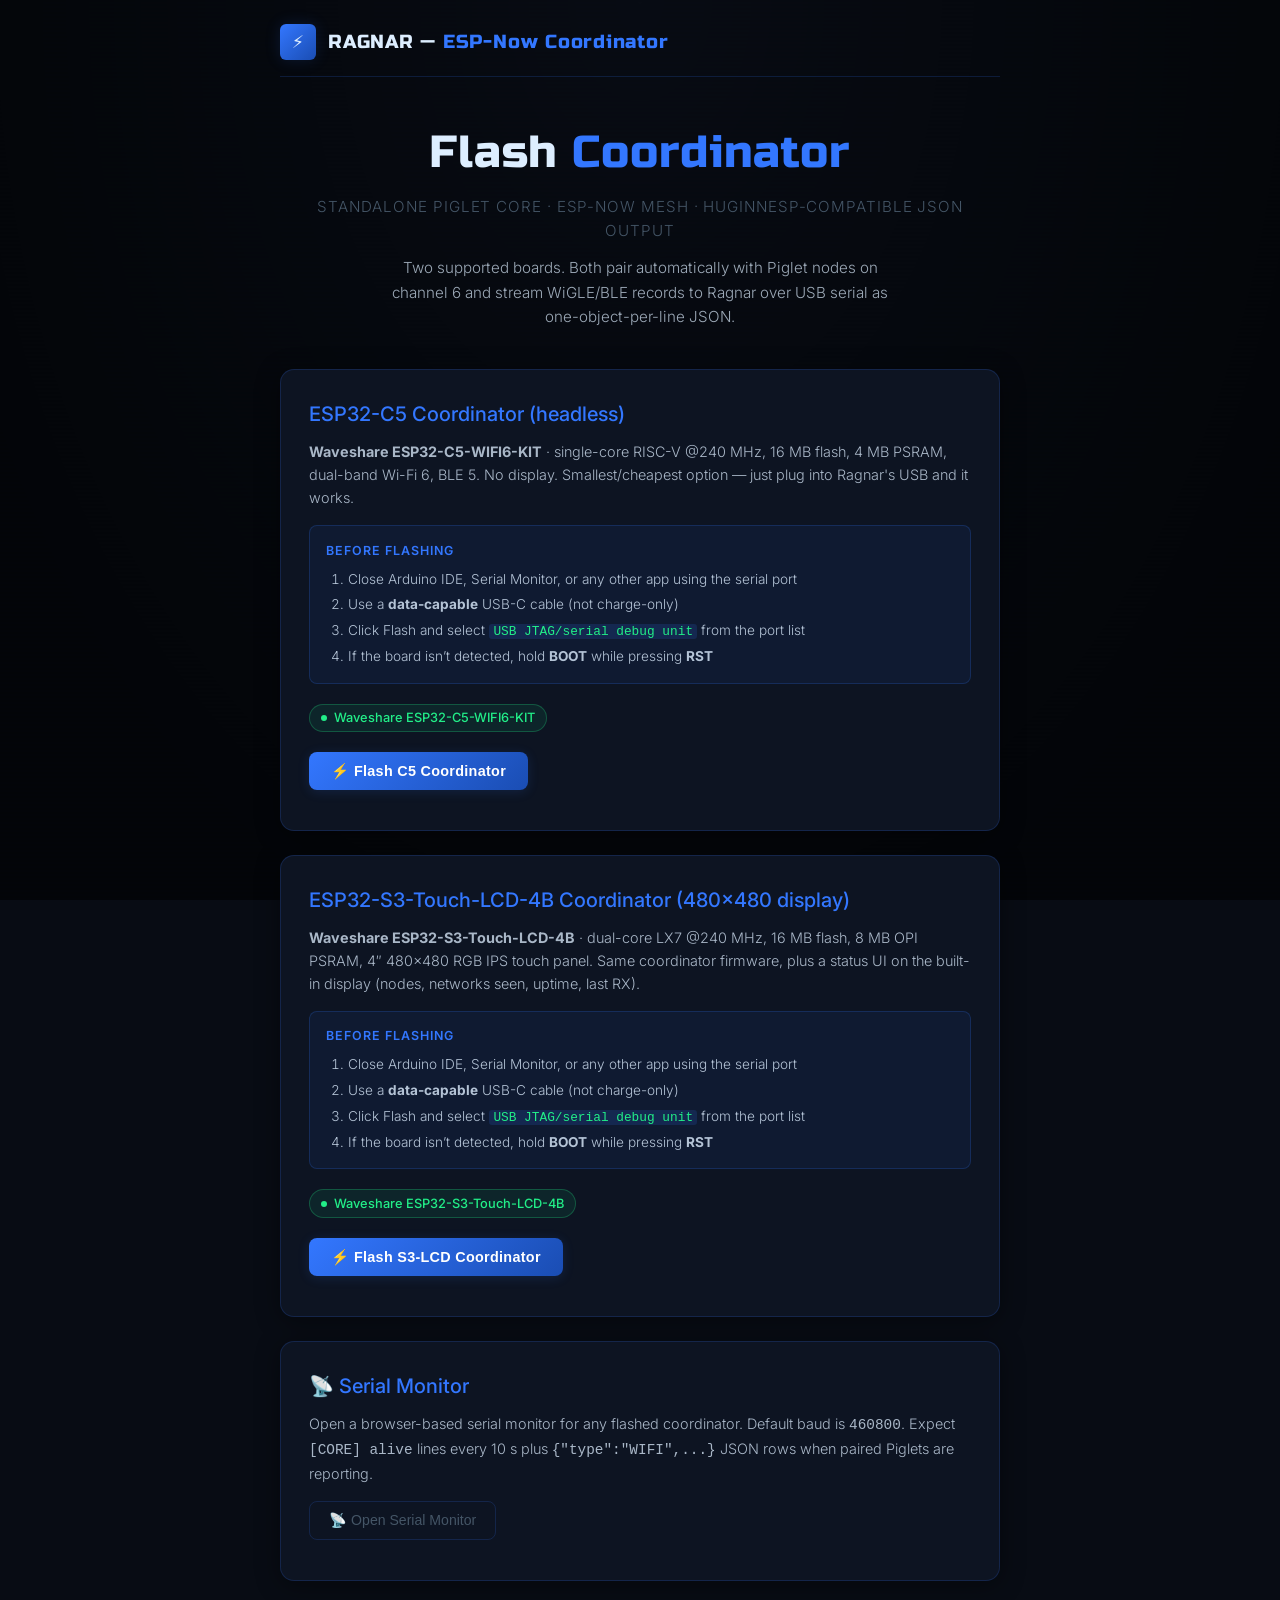
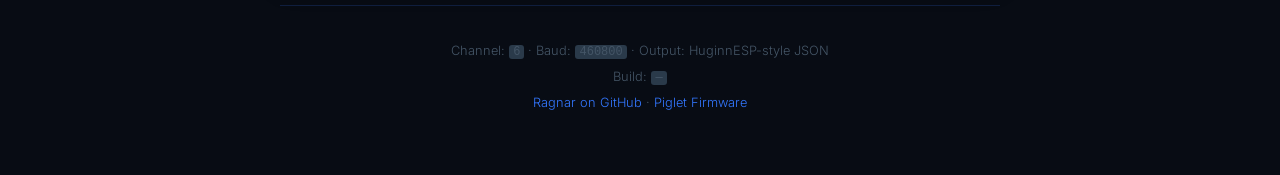
==== espnow_bridge_firmware/flasher/index.html @ 1868de47 "Ragnar Piglet Coordinator" ====
<!doctype html>
<html lang="en">
  <head>
    <meta charset="utf-8" />
    <meta name="viewport" content="width=device-width, initial-scale=1" />
    <title>Ragnar — Coordinator Flasher (C5 / S3-LCD)</title>
    <meta name="description" content="Flash the Ragnar ESP-Now Coordinator firmware to your ESP32-C5 (headless) or ESP32-S3-Touch-LCD-4B (with 480x480 display) directly from your browser." />
    <link rel="preconnect" href="https://fonts.googleapis.com" />
    <link rel="preconnect" href="https://fonts.gstatic.com" crossorigin />
    <link href="https://fonts.googleapis.com/css2?family=Russo+One&family=Inter:wght@300;400;500;600&display=swap" rel="stylesheet" />
    <link rel="stylesheet" href="css/style.css" />
  </head>
  <body>
    <div class="page">

      <!-- Header -->
      <header class="site-header">
        <div class="logo-mark">⚡</div>
        <span class="brand">RAGNAR &mdash; <span>ESP-Now Coordinator</span></span>
      </header>

      <!-- Hero -->
      <div class="hero-title">
        <h1>Flash <span>Coordinator</span></h1>
        <p class="tagline">Standalone Piglet Core &middot; ESP-Now mesh &middot; HuginnESP-compatible JSON output</p>
        <p class="desc">
          Two supported boards. Both pair automatically with Piglet nodes on channel&nbsp;6
          and stream WiGLE/BLE records to Ragnar over USB serial as one-object-per-line JSON.
        </p>
      </div>

      <!-- ───────── ESP32-C5 (headless) ───────── -->
      <section class="flash-panel" id="coordinator-c5">
        <h2>ESP32-C5 Coordinator (headless)</h2>
        <p>
          <strong>Waveshare ESP32-C5-WIFI6-KIT</strong> &middot; single-core RISC-V @240&nbsp;MHz,
          16&nbsp;MB flash, 4&nbsp;MB PSRAM, dual-band Wi-Fi 6, BLE 5. No display.
          Smallest/cheapest option &mdash; just plug into Ragnar's USB and it works.
        </p>

        <div class="prereq">
          <div class="prereq-title">Before flashing</div>
          <ol>
            <li>Close Arduino IDE, Serial Monitor, or any other app using the serial port</li>
            <li>Use a <strong>data-capable</strong> USB-C cable (not charge-only)</li>
            <li>Click Flash and select <code>USB JTAG/serial debug unit</code> from the port list</li>
            <li>If the board isn&rsquo;t detected, hold <strong>BOOT</strong> while pressing <strong>RST</strong></li>
          </ol>
        </div>

        <div class="chip-badges">
          <span class="chip-badge"><span class="dot"></span>Waveshare ESP32-C5-WIFI6-KIT</span>
        </div>

        <div class="flash-buttons">
          <button class="btn-flash" onclick="flashDevice('manifest-coordinator-c5.json')">
            ⚡ Flash C5 Coordinator
          </button>
        </div>
      </section>

      <!-- ───────── ESP32-S3-Touch-LCD-4B (display) ───────── -->
      <section class="flash-panel" id="coordinator-s3-lcd">
        <h2>ESP32-S3-Touch-LCD-4B Coordinator (480×480 display)</h2>
        <p>
          <strong>Waveshare ESP32-S3-Touch-LCD-4B</strong> &middot; dual-core LX7 @240&nbsp;MHz,
          16&nbsp;MB flash, 8&nbsp;MB OPI PSRAM, 4&Prime; 480×480 RGB IPS touch panel.
          Same coordinator firmware, plus a status UI on the built-in display
          (nodes, networks seen, uptime, last RX).
        </p>

        <div class="prereq">
          <div class="prereq-title">Before flashing</div>
          <ol>
            <li>Close Arduino IDE, Serial Monitor, or any other app using the serial port</li>
            <li>Use a <strong>data-capable</strong> USB-C cable (not charge-only)</li>
            <li>Click Flash and select <code>USB JTAG/serial debug unit</code> from the port list</li>
            <li>If the board isn&rsquo;t detected, hold <strong>BOOT</strong> while pressing <strong>RST</strong></li>
          </ol>
        </div>

        <div class="chip-badges">
          <span class="chip-badge"><span class="dot"></span>Waveshare ESP32-S3-Touch-LCD-4B</span>
        </div>

        <div class="flash-buttons">
          <button class="btn-flash" onclick="flashDevice('manifest-coordinator-s3-lcd.json')">
            ⚡ Flash S3-LCD Coordinator
          </button>
        </div>
      </section>

      <!-- Shared serial monitor button -->
      <section class="flash-panel" id="serial-tools">
        <h2>📡 Serial Monitor</h2>
        <p>
          Open a browser-based serial monitor for any flashed coordinator.
          Default baud is <code>460800</code>. Expect <code>[CORE]&nbsp;alive</code>
          lines every 10&nbsp;s plus <code>{"type":"WIFI",...}</code> JSON rows when
          paired Piglets are reporting.
        </p>
        <div class="flash-buttons">
          <button class="btn-logs" onclick="openLogs()">📡 Open Serial Monitor</button>
        </div>
      </section>

      <!-- Browser warning -->
      <div id="browserWarn" class="browser-warn">
        Web Serial is only available in Chromium-based browsers (Chrome, Edge, Opera) on desktop.
        Firefox and Safari are not supported.
      </div>

      <!-- Footer -->
      <footer class="footer">
        <div>Channel: <code>6</code> &middot; Baud: <code>460800</code> &middot; Output: HuginnESP-style JSON</div>
        <div>Build: <code id="build">&mdash;</code></div>
        <div>
          <a href="https://github.com/PierreGode/Ragnar" target="_blank" rel="noopener">Ragnar on GitHub</a>
          &middot;
          <a href="https://github.com/PierreGode/piglet" target="_blank" rel="noopener">Piglet Firmware</a>
        </div>
      </footer>

    </div>

    <!-- Serial monitor overlay -->
    <div id="serial-overlay" class="flash-overlay" hidden>
      <div class="flash-dialog serial-dialog">
        <h3>📡 Serial Monitor</h3>
        <div class="serial-baud">
          <label for="serial-baud-select">Baud:</label>
          <select id="serial-baud-select">
            <option value="9600">9600</option>
            <option value="38400">38400</option>
            <option value="57600">57600</option>
            <option value="115200">115200</option>
            <option value="230400">230400</option>
            <option value="460800" selected>460800</option>
            <option value="921600">921600</option>
          </select>
        </div>
        <pre id="serial-log" class="flash-log serial-log-area"></pre>
        <div class="serial-input-row">
          <input id="serial-input" type="text" placeholder="Send command…" autocomplete="off" />
          <button id="serial-send" class="btn-flash btn-small">Send</button>
        </div>
        <div class="serial-actions">
          <button id="serial-clear" class="btn-logs btn-small">Clear</button>
          <button id="serial-close" class="btn-logs btn-small">Disconnect</button>
        </div>
      </div>
    </div>

    <!-- Flash overlay -->
    <div id="flash-overlay" class="flash-overlay" hidden>
      <div class="flash-dialog">
        <h3>⚡ Flashing Coordinator</h3>
        <div class="flash-progress-track">
          <div id="flash-bar" class="flash-progress-fill"></div>
        </div>
        <p id="flash-pct" class="flash-pct"></p>
        <p id="flash-status" class="flash-status">Initializing…</p>
        <pre id="flash-log" class="flash-log"></pre>
        <div id="flash-confirm-row" class="flash-confirm-row" hidden>
          <button id="flash-confirm-yes" class="btn-flash">⚡ Flash Now</button>
          <button id="flash-confirm-no" class="btn-logs btn-small">Cancel</button>
        </div>
        <button id="flash-close" class="btn-flash" hidden>Close</button>
      </div>
    </div>

    <script type="module" src="js/flasher.js"></script>
  </body>
</html>
---- espnow_bridge_firmware/flasher/css/style.css ----
/* ===== Ragnar ESP32-C6 Coordinator — Web Flasher Style ===== */
:root {
  color-scheme: dark;
  --bg:          #080c14;
  --bg-dark:     #040710;
  --surface:     #0d1422;
  --border:      rgba(51, 119, 255, 0.18);
  --accent:      #3377ff;
  --accent-dim:  #1a4db3;
  --accent-glow: rgba(51, 119, 255, 0.15);
  --green:       #22ee88;
  --green-dim:   #16a35e;
  --purple:      #cc44ff;
  --yellow:      #ffcc22;
  --red:         #ff4444;
  --white:       #ddeeff;
  --grey:        #445566;
  --grey-dim:    #2a3a4a;
}

*, *::before, *::after { box-sizing: border-box; }
html, body { margin: 0; padding: 0; }

body {
  min-height: 100vh;
  background: var(--bg);
  color: var(--white);
  font-family: "Inter", system-ui, sans-serif;
  font-weight: 300;
  line-height: 1.6;
  display: flex;
  flex-direction: column;
  align-items: center;
  overflow-x: hidden;
}

/* subtle scanline / depth effect */
body::before {
  content: "";
  position: fixed;
  inset: 0;
  background:
    radial-gradient(ellipse at center top, transparent 0%, rgba(0,0,0,0.55) 80%),
    repeating-linear-gradient(
      0deg,
      transparent,
      transparent 2px,
      rgba(0,0,0,0.03) 2px,
      rgba(0,0,0,0.03) 4px
    );
  pointer-events: none;
  z-index: 1;
}

/* ── layout ── */
.page {
  position: relative;
  z-index: 2;
  width: 100%;
  max-width: 760px;
  margin: 0 auto;
  padding: 0 1.25rem 4rem;
}

/* ── header ── */
.site-header {
  display: flex;
  align-items: center;
  gap: 0.75rem;
  padding: 1.5rem 0 0;
  border-bottom: 1px solid var(--border);
  margin-bottom: 2.5rem;
  padding-bottom: 1rem;
}
.site-header .logo-mark {
  width: 36px;
  height: 36px;
  border-radius: 6px;
  background: linear-gradient(135deg, var(--accent) 0%, #1a4db3 100%);
  display: flex;
  align-items: center;
  justify-content: center;
  font-size: 1.1rem;
  flex-shrink: 0;
  box-shadow: 0 0 16px var(--accent-glow);
}
.site-header .brand {
  font-family: "Russo One", system-ui, sans-serif;
  font-size: 1.2rem;
  color: var(--white);
  letter-spacing: 0.04em;
}
.site-header .brand span {
  color: var(--accent);
}

/* ── hero title ── */
.hero-title {
  text-align: center;
  margin-bottom: 2.5rem;
}
.hero-title h1 {
  font-family: "Russo One", system-ui, sans-serif;
  font-weight: 400;
  font-size: clamp(1.8rem, 6vw, 2.8rem);
  margin: 0 0 0.4rem;
  color: var(--white);
  letter-spacing: 0.02em;
}
.hero-title h1 span { color: var(--accent); }
.hero-title .tagline {
  font-size: 0.95rem;
  color: var(--grey);
  margin: 0 0 0.8rem;
  letter-spacing: 0.06em;
  text-transform: uppercase;
}
.hero-title .desc {
  font-size: 0.95rem;
  color: rgba(221, 238, 255, 0.7);
  max-width: 520px;
  margin: 0 auto;
}

/* ── LCD preview badge ── */
.device-badge {
  display: flex;
  align-items: center;
  justify-content: center;
  gap: 2.5rem;
  margin: 0 auto 2.5rem;
  max-width: 520px;
  background: var(--surface);
  border: 1px solid var(--border);
  border-radius: 12px;
  padding: 1.25rem 1.5rem;
  box-shadow: 0 0 40px rgba(51,119,255,0.06);
}
.device-badge .lcd-preview {
  width: 64px;
  flex-shrink: 0;
  position: relative;
}
.device-badge .lcd-preview .lcd-screen {
  width: 64px;
  height: 108px;
  background: var(--bg-dark);
  border-radius: 6px;
  border: 2px solid var(--accent-dim);
  display: flex;
  flex-direction: column;
  align-items: center;
  justify-content: center;
  gap: 5px;
  padding: 6px 4px;
  box-shadow: 0 0 12px var(--accent-glow), inset 0 0 8px rgba(0,0,0,0.8);
}
.lcd-row { width: 100%; height: 5px; border-radius: 2px; }
.lcd-row.blue  { background: var(--accent); opacity: 0.9; }
.lcd-row.green { background: var(--green);  opacity: 0.85; }
.lcd-row.grey  { background: var(--grey);   opacity: 0.6; }
.lcd-row.short { width: 70%; }
.device-badge .device-info h3 {
  margin: 0 0 0.3rem;
  font-size: 1rem;
  color: var(--white);
}
.device-badge .device-info p {
  margin: 0;
  font-size: 0.82rem;
  color: var(--grey);
  line-height: 1.5;
}
.device-badge .device-info code {
  background: var(--grey-dim);
  border-radius: 3px;
  padding: 0 4px;
  font-size: 0.78rem;
  color: var(--accent);
}

/* ── flash panel ── */
.flash-panel {
  background: var(--surface);
  border: 1px solid var(--border);
  border-radius: 14px;
  padding: 1.75rem;
  margin-bottom: 1.5rem;
  box-shadow: 0 4px 24px rgba(0,0,0,0.4);
}
.flash-panel h2 {
  margin: 0 0 0.6rem;
  font-size: 1.25rem;
  color: var(--accent);
  font-weight: 500;
}
.flash-panel p {
  margin: 0 0 1rem;
  font-size: 0.9rem;
  color: rgba(221,238,255,0.75);
}

/* ── prerequisites ── */
.prereq {
  background: rgba(51,119,255,0.07);
  border: 1px solid rgba(51,119,255,0.2);
  border-radius: 8px;
  padding: 0.9rem 1rem;
  margin-bottom: 1.25rem;
}
.prereq-title {
  font-size: 0.78rem;
  text-transform: uppercase;
  letter-spacing: 0.08em;
  color: var(--accent);
  font-weight: 600;
  margin-bottom: 0.5rem;
}
.prereq ol {
  margin: 0;
  padding-left: 1.4rem;
  font-size: 0.85rem;
  color: rgba(221,238,255,0.8);
}
.prereq ol li { margin-bottom: 0.25rem; }
.prereq ol li:last-child { margin-bottom: 0; }
.prereq code {
  background: rgba(51,119,255,0.15);
  border-radius: 3px;
  padding: 0 4px;
  font-size: 0.8rem;
  color: var(--green);
}

/* ── chip badge ── */
.chip-badges {
  display: flex;
  flex-wrap: wrap;
  gap: 0.5rem;
  margin-bottom: 1.25rem;
}
.chip-badge {
  display: inline-flex;
  align-items: center;
  gap: 0.4rem;
  background: rgba(34,238,136,0.08);
  border: 1px solid rgba(34,238,136,0.25);
  border-radius: 20px;
  padding: 0.2rem 0.7rem;
  font-size: 0.8rem;
  color: var(--green);
  font-weight: 500;
}
.chip-badge .dot {
  width: 6px;
  height: 6px;
  border-radius: 50%;
  background: var(--green);
  animation: pulse 2s ease-in-out infinite;
}
@keyframes pulse {
  0%, 100% { opacity: 1; }
  50% { opacity: 0.3; }
}

/* ── buttons ── */
.flash-buttons {
  display: flex;
  flex-wrap: wrap;
  gap: 0.75rem;
  margin-bottom: 0.75rem;
}
.btn-flash {
  background: linear-gradient(135deg, var(--accent) 0%, var(--accent-dim) 100%);
  color: #fff;
  border: none;
  border-radius: 8px;
  padding: 0.65rem 1.4rem;
  font-size: 0.9rem;
  font-weight: 600;
  cursor: pointer;
  letter-spacing: 0.02em;
  transition: opacity 0.15s, box-shadow 0.15s, transform 0.1s;
  box-shadow: 0 2px 12px var(--accent-glow);
}
.btn-flash:hover { opacity: 0.9; box-shadow: 0 4px 20px var(--accent-glow); transform: translateY(-1px); }
.btn-flash:active { transform: translateY(0); opacity: 1; }
.btn-flash.btn-small { padding: 0.4rem 0.9rem; font-size: 0.82rem; }

.btn-logs {
  background: transparent;
  color: var(--grey);
  border: 1px solid var(--border);
  border-radius: 8px;
  padding: 0.65rem 1.2rem;
  font-size: 0.88rem;
  cursor: pointer;
  transition: color 0.15s, border-color 0.15s;
}
.btn-logs:hover { color: var(--white); border-color: var(--grey); }
.btn-logs.btn-small { padding: 0.4rem 0.9rem; font-size: 0.82rem; }

.hint {
  margin-top: 0.75rem !important;
  font-size: 0.82rem !important;
  color: var(--grey) !important;
}

/* ── divider ── */
.divider {
  text-align: center;
  color: var(--grey-dim);
  margin: 0.75rem 0;
  font-size: 0.75rem;
  letter-spacing: 0.1em;
}

/* ── browser warning ── */
.browser-warn {
  display: none;
  background: rgba(255,68,68,0.1);
  border: 1px solid rgba(255,68,68,0.3);
  border-radius: 8px;
  padding: 0.9rem 1.1rem;
  font-size: 0.85rem;
  color: var(--red);
  margin-bottom: 1.5rem;
  text-align: center;
}

/* ── footer ── */
.footer {
  text-align: center;
  font-size: 0.8rem;
  color: var(--grey);
  padding-top: 2rem;
  border-top: 1px solid var(--border);
  line-height: 2;
}
.footer a { color: var(--accent); text-decoration: none; }
.footer a:hover { text-decoration: underline; }
.footer code {
  background: var(--grey-dim);
  border-radius: 3px;
  padding: 0 4px;
  font-size: 0.75rem;
}

/* ── overlay / dialog ── */
.flash-overlay {
  position: fixed;
  inset: 0;
  background: rgba(4, 7, 16, 0.85);
  backdrop-filter: blur(4px);
  display: flex;
  align-items: center;
  justify-content: center;
  z-index: 100;
  padding: 1rem;
}
.flash-overlay[hidden] { display: none; }

.flash-dialog {
  background: var(--surface);
  border: 1px solid var(--border);
  border-radius: 14px;
  padding: 1.75rem;
  width: 100%;
  max-width: 520px;
  box-shadow: 0 16px 60px rgba(0,0,0,0.7), 0 0 40px var(--accent-glow);
}
.flash-dialog h3 {
  margin: 0 0 1rem;
  font-size: 1.1rem;
  color: var(--accent);
}

.flash-progress-track {
  background: var(--grey-dim);
  border-radius: 4px;
  height: 6px;
  margin-bottom: 0.5rem;
  overflow: hidden;
}
.flash-progress-fill {
  height: 100%;
  background: linear-gradient(90deg, var(--accent) 0%, var(--green) 100%);
  border-radius: 4px;
  width: 0%;
  transition: width 0.3s ease;
}
.flash-pct {
  font-size: 0.82rem;
  color: var(--grey);
  margin: 0 0 0.4rem;
  text-align: right;
}
.flash-status {
  font-size: 0.9rem;
  color: var(--white);
  margin: 0 0 0.75rem;
}
.flash-log {
  background: var(--bg-dark);
  border: 1px solid var(--border);
  border-radius: 6px;
  padding: 0.75rem;
  font-size: 0.75rem;
  color: var(--green);
  font-family: "Fira Code", "Courier New", monospace;
  height: 160px;
  overflow-y: auto;
  white-space: pre-wrap;
  margin-bottom: 1rem;
}

.flash-confirm-row {
  display: flex;
  gap: 0.75rem;
  margin-bottom: 0.75rem;
}

/* ── serial dialog extras ── */
.serial-dialog { max-width: 620px; }
.serial-baud {
  display: flex;
  align-items: center;
  gap: 0.6rem;
  margin-bottom: 0.75rem;
  font-size: 0.85rem;
  color: var(--grey);
}
.serial-baud select {
  background: var(--bg-dark);
  border: 1px solid var(--border);
  border-radius: 5px;
  color: var(--white);
  padding: 0.2rem 0.5rem;
  font-size: 0.82rem;
}
.serial-log-area {
  height: 260px;
  color: var(--green);
}
.serial-input-row {
  display: flex;
  gap: 0.5rem;
  margin-bottom: 0.75rem;
}
.serial-input-row input {
  flex: 1;
  background: var(--bg-dark);
  border: 1px solid var(--border);
  border-radius: 6px;
  color: var(--white);
  padding: 0.45rem 0.75rem;
  font-size: 0.85rem;
  outline: none;
}
.serial-input-row input:focus { border-color: var(--accent); }
.serial-actions { display: flex; gap: 0.5rem; }
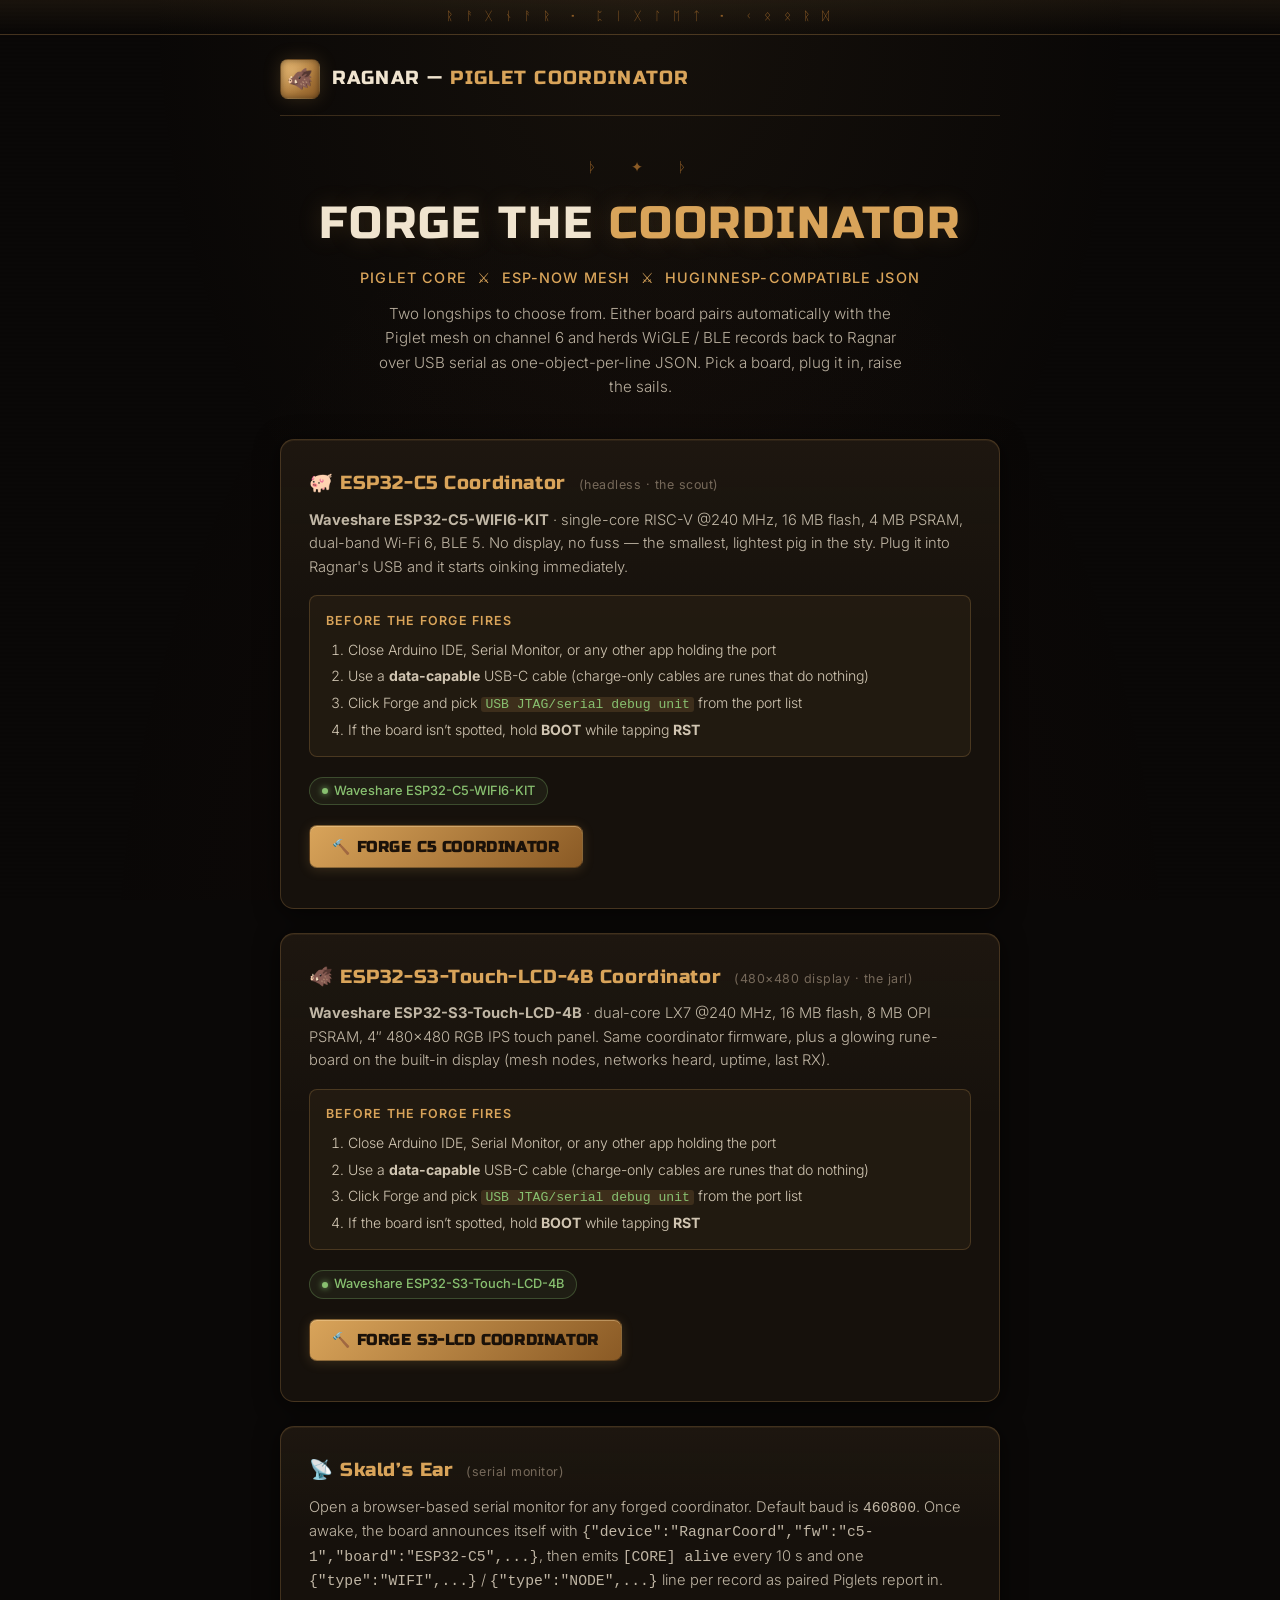
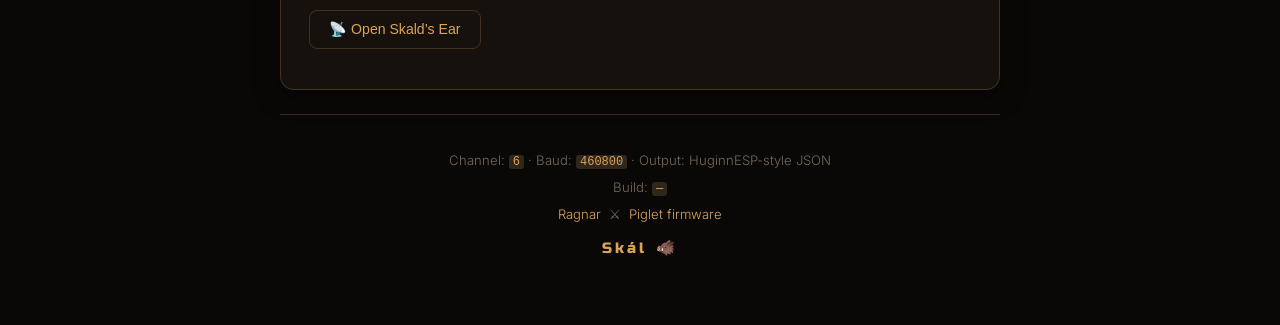
==== commit 522bda7a: "site" ====
--- a/espnow_bridge_firmware/flasher/index.html
+++ b/espnow_bridge_firmware/flasher/index.html
@@ -3,48 +3,55 @@
   <head>
     <meta charset="utf-8" />
     <meta name="viewport" content="width=device-width, initial-scale=1" />
-    <title>Ragnar — Coordinator Flasher (C5 / S3-LCD)</title>
-    <meta name="description" content="Flash the Ragnar ESP-Now Coordinator firmware to your ESP32-C5 (headless) or ESP32-S3-Touch-LCD-4B (with 480x480 display) directly from your browser." />
+    <title>Ragnar — Piglet Coordinator Forge (C5 / S3-LCD)</title>
+    <meta name="description" content="Forge the Ragnar Piglet Coordinator firmware onto your ESP32-C5 (headless) or ESP32-S3-Touch-LCD-4B (480x480 display) directly from your browser. Sails with the Piglet mesh, reports to Ragnar over USB." />
     <link rel="preconnect" href="https://fonts.googleapis.com" />
     <link rel="preconnect" href="https://fonts.gstatic.com" crossorigin />
     <link href="https://fonts.googleapis.com/css2?family=Russo+One&family=Inter:wght@300;400;500;600&display=swap" rel="stylesheet" />
-    <link rel="stylesheet" href="css/style.css" />
+    <link rel="stylesheet" href="css/style.css?v=viking1" />
   </head>
   <body>
+    <div class="rune-strip" aria-hidden="true">
+      ᚱ ᚨ ᚷ ᚾ ᚨ ᚱ &nbsp;·&nbsp; ᛈ ᛁ ᚷ ᛚ ᛖ ᛏ &nbsp;·&nbsp; ᚲ ᛟ ᛟ ᚱ ᛞ
+    </div>
+
     <div class="page">
 
       <!-- Header -->
       <header class="site-header">
-        <div class="logo-mark">⚡</div>
-        <span class="brand">RAGNAR &mdash; <span>ESP-Now Coordinator</span></span>
+        <div class="logo-mark" aria-hidden="true">🐗</div>
+        <span class="brand">RAGNAR &mdash; <span>Piglet Coordinator</span></span>
       </header>
 
       <!-- Hero -->
       <div class="hero-title">
-        <h1>Flash <span>Coordinator</span></h1>
-        <p class="tagline">Standalone Piglet Core &middot; ESP-Now mesh &middot; HuginnESP-compatible JSON output</p>
+        <div class="rune-divider" aria-hidden="true">ᚦ &nbsp; ✦ &nbsp; ᚦ</div>
+        <h1>Forge the <span>Coordinator</span></h1>
+        <p class="tagline">Piglet Core &nbsp;⚔&nbsp; ESP-Now mesh &nbsp;⚔&nbsp; HuginnESP-compatible JSON</p>
         <p class="desc">
-          Two supported boards. Both pair automatically with Piglet nodes on channel&nbsp;6
-          and stream WiGLE/BLE records to Ragnar over USB serial as one-object-per-line JSON.
+          Two longships to choose from. Either board pairs automatically with the Piglet
+          mesh on channel&nbsp;6 and herds WiGLE / BLE records back to Ragnar over USB
+          serial as one-object-per-line JSON. Pick a board, plug it in, raise the sails.
         </p>
       </div>
 
       <!-- ───────── ESP32-C5 (headless) ───────── -->
       <section class="flash-panel" id="coordinator-c5">
-        <h2>ESP32-C5 Coordinator (headless)</h2>
+        <h2>🐖 ESP32-C5 Coordinator <span class="panel-sub">(headless · the scout)</span></h2>
         <p>
           <strong>Waveshare ESP32-C5-WIFI6-KIT</strong> &middot; single-core RISC-V @240&nbsp;MHz,
-          16&nbsp;MB flash, 4&nbsp;MB PSRAM, dual-band Wi-Fi 6, BLE 5. No display.
-          Smallest/cheapest option &mdash; just plug into Ragnar's USB and it works.
+          16&nbsp;MB flash, 4&nbsp;MB PSRAM, dual-band Wi-Fi&nbsp;6, BLE&nbsp;5. No display,
+          no fuss &mdash; the smallest, lightest pig in the sty. Plug it into Ragnar's USB
+          and it starts oinking immediately.
         </p>
 
         <div class="prereq">
-          <div class="prereq-title">Before flashing</div>
+          <div class="prereq-title">Before the forge fires</div>
           <ol>
-            <li>Close Arduino IDE, Serial Monitor, or any other app using the serial port</li>
-            <li>Use a <strong>data-capable</strong> USB-C cable (not charge-only)</li>
-            <li>Click Flash and select <code>USB JTAG/serial debug unit</code> from the port list</li>
-            <li>If the board isn&rsquo;t detected, hold <strong>BOOT</strong> while pressing <strong>RST</strong></li>
+            <li>Close Arduino IDE, Serial Monitor, or any other app holding the port</li>
+            <li>Use a <strong>data-capable</strong> USB-C cable (charge-only cables are runes that do nothing)</li>
+            <li>Click Forge and pick <code>USB JTAG/serial debug unit</code> from the port list</li>
+            <li>If the board isn&rsquo;t spotted, hold <strong>BOOT</strong> while tapping <strong>RST</strong></li>
           </ol>
         </div>
 
@@ -54,28 +61,28 @@
 
         <div class="flash-buttons">
           <button class="btn-flash" onclick="flashDevice('manifest-coordinator-c5.json')">
-            ⚡ Flash C5 Coordinator
+            🔨 Forge C5 Coordinator
           </button>
         </div>
       </section>
 
       <!-- ───────── ESP32-S3-Touch-LCD-4B (display) ───────── -->
       <section class="flash-panel" id="coordinator-s3-lcd">
-        <h2>ESP32-S3-Touch-LCD-4B Coordinator (480×480 display)</h2>
+        <h2>🐗 ESP32-S3-Touch-LCD-4B Coordinator <span class="panel-sub">(480×480 display · the jarl)</span></h2>
         <p>
           <strong>Waveshare ESP32-S3-Touch-LCD-4B</strong> &middot; dual-core LX7 @240&nbsp;MHz,
           16&nbsp;MB flash, 8&nbsp;MB OPI PSRAM, 4&Prime; 480×480 RGB IPS touch panel.
-          Same coordinator firmware, plus a status UI on the built-in display
-          (nodes, networks seen, uptime, last RX).
+          Same coordinator firmware, plus a glowing rune-board on the built-in display
+          (mesh nodes, networks heard, uptime, last RX).
         </p>
 
         <div class="prereq">
-          <div class="prereq-title">Before flashing</div>
+          <div class="prereq-title">Before the forge fires</div>
           <ol>
-            <li>Close Arduino IDE, Serial Monitor, or any other app using the serial port</li>
-            <li>Use a <strong>data-capable</strong> USB-C cable (not charge-only)</li>
-            <li>Click Flash and select <code>USB JTAG/serial debug unit</code> from the port list</li>
-            <li>If the board isn&rsquo;t detected, hold <strong>BOOT</strong> while pressing <strong>RST</strong></li>
+            <li>Close Arduino IDE, Serial Monitor, or any other app holding the port</li>
+            <li>Use a <strong>data-capable</strong> USB-C cable (charge-only cables are runes that do nothing)</li>
+            <li>Click Forge and pick <code>USB JTAG/serial debug unit</code> from the port list</li>
+            <li>If the board isn&rsquo;t spotted, hold <strong>BOOT</strong> while tapping <strong>RST</strong></li>
           </ol>
         </div>
 
@@ -85,29 +92,31 @@
 
         <div class="flash-buttons">
           <button class="btn-flash" onclick="flashDevice('manifest-coordinator-s3-lcd.json')">
-            ⚡ Flash S3-LCD Coordinator
+            🔨 Forge S3-LCD Coordinator
           </button>
         </div>
       </section>
 
       <!-- Shared serial monitor button -->
       <section class="flash-panel" id="serial-tools">
-        <h2>📡 Serial Monitor</h2>
+        <h2>📡 Skald&rsquo;s Ear <span class="panel-sub">(serial monitor)</span></h2>
         <p>
-          Open a browser-based serial monitor for any flashed coordinator.
-          Default baud is <code>460800</code>. Expect <code>[CORE]&nbsp;alive</code>
-          lines every 10&nbsp;s plus <code>{"type":"WIFI",...}</code> JSON rows when
-          paired Piglets are reporting.
+          Open a browser-based serial monitor for any forged coordinator. Default baud
+          is <code>460800</code>. Once awake, the board announces itself with
+          <code>{"device":"RagnarCoord","fw":"c5-1","board":"ESP32-C5",...}</code>,
+          then emits <code>[CORE]&nbsp;alive</code> every 10&nbsp;s and one
+          <code>{"type":"WIFI",...}</code> / <code>{"type":"NODE",...}</code> line per
+          record as paired Piglets report in.
         </p>
         <div class="flash-buttons">
-          <button class="btn-logs" onclick="openLogs()">📡 Open Serial Monitor</button>
+          <button class="btn-logs" onclick="openLogs()">📡 Open Skald&rsquo;s Ear</button>
         </div>
       </section>
 
       <!-- Browser warning -->
       <div id="browserWarn" class="browser-warn">
-        Web Serial is only available in Chromium-based browsers (Chrome, Edge, Opera) on desktop.
-        Firefox and Safari are not supported.
+        Web Serial only sails in Chromium-based browsers (Chrome, Edge, Opera) on
+        desktop. Firefox and Safari are unworthy ships for this voyage.
       </div>
 
       <!-- Footer -->
@@ -115,10 +124,11 @@
         <div>Channel: <code>6</code> &middot; Baud: <code>460800</code> &middot; Output: HuginnESP-style JSON</div>
         <div>Build: <code id="build">&mdash;</code></div>
         <div>
-          <a href="https://github.com/PierreGode/Ragnar" target="_blank" rel="noopener">Ragnar on GitHub</a>
-          &middot;
-          <a href="https://github.com/PierreGode/piglet" target="_blank" rel="noopener">Piglet Firmware</a>
+          <a href="https://github.com/PierreGode/Ragnar" target="_blank" rel="noopener">Ragnar</a>
+          &nbsp;⚔&nbsp;
+          <a href="https://github.com/PierreGode/piglet" target="_blank" rel="noopener">Piglet firmware</a>
         </div>
+        <div class="skal">Skál&nbsp;🐗</div>
       </footer>
 
     </div>
@@ -126,7 +136,7 @@
     <!-- Serial monitor overlay -->
     <div id="serial-overlay" class="flash-overlay" hidden>
       <div class="flash-dialog serial-dialog">
-        <h3>📡 Serial Monitor</h3>
+        <h3>📡 Skald&rsquo;s Ear</h3>
         <div class="serial-baud">
           <label for="serial-baud-select">Baud:</label>
           <select id="serial-baud-select">
@@ -141,7 +151,7 @@
         </div>
         <pre id="serial-log" class="flash-log serial-log-area"></pre>
         <div class="serial-input-row">
-          <input id="serial-input" type="text" placeholder="Send command…" autocomplete="off" />
+          <input id="serial-input" type="text" placeholder="Whisper a command…" autocomplete="off" />
           <button id="serial-send" class="btn-flash btn-small">Send</button>
         </div>
         <div class="serial-actions">
@@ -154,15 +164,15 @@
     <!-- Flash overlay -->
     <div id="flash-overlay" class="flash-overlay" hidden>
       <div class="flash-dialog">
-        <h3>⚡ Flashing Coordinator</h3>
+        <h3>🔨 Forging Coordinator</h3>
         <div class="flash-progress-track">
           <div id="flash-bar" class="flash-progress-fill"></div>
         </div>
         <p id="flash-pct" class="flash-pct"></p>
-        <p id="flash-status" class="flash-status">Initializing…</p>
+        <p id="flash-status" class="flash-status">Stoking the forge…</p>
         <pre id="flash-log" class="flash-log"></pre>
         <div id="flash-confirm-row" class="flash-confirm-row" hidden>
-          <button id="flash-confirm-yes" class="btn-flash">⚡ Flash Now</button>
+          <button id="flash-confirm-yes" class="btn-flash">🔨 Strike Now</button>
           <button id="flash-confirm-no" class="btn-logs btn-small">Cancel</button>
         </div>
         <button id="flash-close" class="btn-flash" hidden>Close</button>
--- a/espnow_bridge_firmware/flasher/css/style.css
+++ b/espnow_bridge_firmware/flasher/css/style.css
@@ -1,21 +1,21 @@
-/* ===== Ragnar ESP32-C6 Coordinator — Web Flasher Style ===== */
+/* ===== Ragnar — Piglet Coordinator Forge · Viking theme ===== */
 :root {
   color-scheme: dark;
-  --bg:          #080c14;
-  --bg-dark:     #040710;
-  --surface:     #0d1422;
-  --border:      rgba(51, 119, 255, 0.18);
-  --accent:      #3377ff;
-  --accent-dim:  #1a4db3;
-  --accent-glow: rgba(51, 119, 255, 0.15);
-  --green:       #22ee88;
-  --green-dim:   #16a35e;
-  --purple:      #cc44ff;
-  --yellow:      #ffcc22;
-  --red:         #ff4444;
-  --white:       #ddeeff;
-  --grey:        #445566;
-  --grey-dim:    #2a3a4a;
+  --bg:          #0a0807;
+  --bg-dark:     #050302;
+  --surface:     #16110c;
+  --border:      rgba(217, 164, 90, 0.22);
+  --accent:      #d9a45a;   /* hammered gold */
+  --accent-dim:  #8a5a25;   /* tarnished bronze */
+  --accent-glow: rgba(217, 164, 90, 0.18);
+  --green:       #88c070;   /* mossy forest green */
+  --green-dim:   #4f7a3e;
+  --purple:      #c08adf;
+  --yellow:      #f0c060;
+  --red:         #b14b3a;   /* rust-blood */
+  --white:       #f0e4cf;   /* parchment */
+  --grey:        #76695a;   /* worn leather */
+  --grey-dim:    #2f261c;
 }
 
 *, *::before, *::after { box-sizing: border-box; }
@@ -34,22 +34,45 @@
   overflow-x: hidden;
 }
 
-/* subtle scanline / depth effect */
+/* Subtle parchment / firelight overlay */
 body::before {
   content: "";
   position: fixed;
   inset: 0;
   background:
-    radial-gradient(ellipse at center top, transparent 0%, rgba(0,0,0,0.55) 80%),
+    radial-gradient(ellipse at center top,
+      rgba(217, 164, 90, 0.06) 0%,
+      transparent 55%),
+    radial-gradient(ellipse at center 110%,
+      rgba(177, 75, 58, 0.05) 0%,
+      transparent 60%),
     repeating-linear-gradient(
       0deg,
       transparent,
       transparent 2px,
-      rgba(0,0,0,0.03) 2px,
-      rgba(0,0,0,0.03) 4px
+      rgba(0,0,0,0.04) 2px,
+      rgba(0,0,0,0.04) 4px
     );
   pointer-events: none;
   z-index: 1;
+}
+
+/* Top rune strip — a thin band of futhark across the top */
+.rune-strip {
+  position: relative;
+  z-index: 3;
+  width: 100%;
+  text-align: center;
+  font-family: "Russo One", system-ui, sans-serif;
+  letter-spacing: 0.35em;
+  color: var(--accent-dim);
+  font-size: 0.75rem;
+  padding: 0.45rem 0;
+  background: linear-gradient(180deg,
+    rgba(217, 164, 90, 0.08) 0%,
+    transparent 100%);
+  border-bottom: 1px solid var(--border);
+  user-select: none;
 }
 
 /* ── layout ── */
@@ -73,22 +96,29 @@
   padding-bottom: 1rem;
 }
 .site-header .logo-mark {
-  width: 36px;
-  height: 36px;
-  border-radius: 6px;
-  background: linear-gradient(135deg, var(--accent) 0%, #1a4db3 100%);
+  width: 40px;
+  height: 40px;
+  border-radius: 8px;
+  background:
+    radial-gradient(circle at 30% 30%,
+      rgba(255, 220, 160, 0.35) 0%,
+      transparent 60%),
+    linear-gradient(135deg, var(--accent) 0%, var(--accent-dim) 100%);
   display: flex;
   align-items: center;
   justify-content: center;
-  font-size: 1.1rem;
+  font-size: 1.3rem;
   flex-shrink: 0;
-  box-shadow: 0 0 16px var(--accent-glow);
+  box-shadow: 0 0 18px var(--accent-glow),
+              inset 0 0 6px rgba(0,0,0,0.4);
+  border: 1px solid rgba(0, 0, 0, 0.35);
 }
 .site-header .brand {
   font-family: "Russo One", system-ui, sans-serif;
   font-size: 1.2rem;
   color: var(--white);
-  letter-spacing: 0.04em;
+  letter-spacing: 0.06em;
+  text-transform: uppercase;
 }
 .site-header .brand span {
   color: var(--accent);
@@ -99,111 +129,83 @@
   text-align: center;
   margin-bottom: 2.5rem;
 }
+.hero-title .rune-divider {
+  font-family: "Russo One", system-ui, sans-serif;
+  color: var(--accent-dim);
+  letter-spacing: 0.4em;
+  font-size: 0.9rem;
+  margin-bottom: 0.6rem;
+  user-select: none;
+}
 .hero-title h1 {
   font-family: "Russo One", system-ui, sans-serif;
   font-weight: 400;
   font-size: clamp(1.8rem, 6vw, 2.8rem);
   margin: 0 0 0.4rem;
   color: var(--white);
-  letter-spacing: 0.02em;
+  letter-spacing: 0.04em;
+  text-transform: uppercase;
+  text-shadow: 0 0 24px rgba(217, 164, 90, 0.18);
 }
 .hero-title h1 span { color: var(--accent); }
 .hero-title .tagline {
-  font-size: 0.95rem;
-  color: var(--grey);
+  font-size: 0.9rem;
+  color: var(--accent);
   margin: 0 0 0.8rem;
-  letter-spacing: 0.06em;
+  letter-spacing: 0.08em;
   text-transform: uppercase;
+  font-weight: 500;
 }
 .hero-title .desc {
   font-size: 0.95rem;
-  color: rgba(221, 238, 255, 0.7);
-  max-width: 520px;
+  color: rgba(240, 228, 207, 0.75);
+  max-width: 540px;
   margin: 0 auto;
-}
-
-/* ── LCD preview badge ── */
-.device-badge {
-  display: flex;
-  align-items: center;
-  justify-content: center;
-  gap: 2.5rem;
-  margin: 0 auto 2.5rem;
-  max-width: 520px;
-  background: var(--surface);
-  border: 1px solid var(--border);
-  border-radius: 12px;
-  padding: 1.25rem 1.5rem;
-  box-shadow: 0 0 40px rgba(51,119,255,0.06);
-}
-.device-badge .lcd-preview {
-  width: 64px;
-  flex-shrink: 0;
-  position: relative;
-}
-.device-badge .lcd-preview .lcd-screen {
-  width: 64px;
-  height: 108px;
-  background: var(--bg-dark);
-  border-radius: 6px;
-  border: 2px solid var(--accent-dim);
-  display: flex;
-  flex-direction: column;
-  align-items: center;
-  justify-content: center;
-  gap: 5px;
-  padding: 6px 4px;
-  box-shadow: 0 0 12px var(--accent-glow), inset 0 0 8px rgba(0,0,0,0.8);
-}
-.lcd-row { width: 100%; height: 5px; border-radius: 2px; }
-.lcd-row.blue  { background: var(--accent); opacity: 0.9; }
-.lcd-row.green { background: var(--green);  opacity: 0.85; }
-.lcd-row.grey  { background: var(--grey);   opacity: 0.6; }
-.lcd-row.short { width: 70%; }
-.device-badge .device-info h3 {
-  margin: 0 0 0.3rem;
-  font-size: 1rem;
-  color: var(--white);
-}
-.device-badge .device-info p {
-  margin: 0;
-  font-size: 0.82rem;
-  color: var(--grey);
-  line-height: 1.5;
-}
-.device-badge .device-info code {
-  background: var(--grey-dim);
-  border-radius: 3px;
-  padding: 0 4px;
-  font-size: 0.78rem;
-  color: var(--accent);
 }
 
 /* ── flash panel ── */
 .flash-panel {
-  background: var(--surface);
+  background:
+    linear-gradient(180deg,
+      rgba(217, 164, 90, 0.04) 0%,
+      transparent 40%),
+    var(--surface);
   border: 1px solid var(--border);
   border-radius: 14px;
   padding: 1.75rem;
   margin-bottom: 1.5rem;
-  box-shadow: 0 4px 24px rgba(0,0,0,0.4);
+  box-shadow:
+    0 4px 24px rgba(0,0,0,0.6),
+    inset 0 1px 0 rgba(217, 164, 90, 0.08);
 }
 .flash-panel h2 {
   margin: 0 0 0.6rem;
-  font-size: 1.25rem;
+  font-size: 1.2rem;
   color: var(--accent);
   font-weight: 500;
+  font-family: "Russo One", system-ui, sans-serif;
+  letter-spacing: 0.03em;
+}
+.flash-panel h2 .panel-sub {
+  display: inline;
+  font-family: "Inter", system-ui, sans-serif;
+  font-size: 0.78rem;
+  font-weight: 400;
+  color: var(--grey);
+  letter-spacing: 0.04em;
+  margin-left: 0.4rem;
+  text-transform: none;
 }
 .flash-panel p {
   margin: 0 0 1rem;
-  font-size: 0.9rem;
-  color: rgba(221,238,255,0.75);
+  font-size: 0.92rem;
+  color: rgba(240, 228, 207, 0.78);
 }
 
 /* ── prerequisites ── */
 .prereq {
-  background: rgba(51,119,255,0.07);
-  border: 1px solid rgba(51,119,255,0.2);
+  background: rgba(217, 164, 90, 0.06);
+  border: 1px solid rgba(217, 164, 90, 0.22);
   border-radius: 8px;
   padding: 0.9rem 1rem;
   margin-bottom: 1.25rem;
@@ -211,7 +213,7 @@
 .prereq-title {
   font-size: 0.78rem;
   text-transform: uppercase;
-  letter-spacing: 0.08em;
+  letter-spacing: 0.1em;
   color: var(--accent);
   font-weight: 600;
   margin-bottom: 0.5rem;
@@ -219,16 +221,16 @@
 .prereq ol {
   margin: 0;
   padding-left: 1.4rem;
-  font-size: 0.85rem;
-  color: rgba(221,238,255,0.8);
+  font-size: 0.88rem;
+  color: rgba(240, 228, 207, 0.85);
 }
 .prereq ol li { margin-bottom: 0.25rem; }
 .prereq ol li:last-child { margin-bottom: 0; }
 .prereq code {
-  background: rgba(51,119,255,0.15);
+  background: rgba(217, 164, 90, 0.15);
   border-radius: 3px;
   padding: 0 4px;
-  font-size: 0.8rem;
+  font-size: 0.82rem;
   color: var(--green);
 }
 
@@ -243,10 +245,10 @@
   display: inline-flex;
   align-items: center;
   gap: 0.4rem;
-  background: rgba(34,238,136,0.08);
-  border: 1px solid rgba(34,238,136,0.25);
+  background: rgba(136, 192, 112, 0.08);
+  border: 1px solid rgba(136, 192, 112, 0.28);
   border-radius: 20px;
-  padding: 0.2rem 0.7rem;
+  padding: 0.2rem 0.75rem;
   font-size: 0.8rem;
   color: var(--green);
   font-weight: 500;
@@ -257,6 +259,7 @@
   border-radius: 50%;
   background: var(--green);
   animation: pulse 2s ease-in-out infinite;
+  box-shadow: 0 0 6px var(--green);
 }
 @keyframes pulse {
   0%, 100% { opacity: 1; }
@@ -272,32 +275,52 @@
 }
 .btn-flash {
   background: linear-gradient(135deg, var(--accent) 0%, var(--accent-dim) 100%);
-  color: #fff;
-  border: none;
+  color: #1a1109;
+  border: 1px solid rgba(0, 0, 0, 0.35);
   border-radius: 8px;
-  padding: 0.65rem 1.4rem;
-  font-size: 0.9rem;
-  font-weight: 600;
+  padding: 0.7rem 1.4rem;
+  font-size: 0.92rem;
+  font-weight: 700;
   cursor: pointer;
+  letter-spacing: 0.04em;
+  text-transform: uppercase;
+  transition: filter 0.15s, box-shadow 0.15s, transform 0.1s;
+  box-shadow:
+    0 2px 12px var(--accent-glow),
+    inset 0 1px 0 rgba(255, 230, 180, 0.35);
+  font-family: "Russo One", system-ui, sans-serif;
+}
+.btn-flash:hover {
+  filter: brightness(1.08);
+  box-shadow:
+    0 4px 22px var(--accent-glow),
+    inset 0 1px 0 rgba(255, 230, 180, 0.45);
+  transform: translateY(-1px);
+}
+.btn-flash:active { transform: translateY(0); filter: brightness(1); }
+.btn-flash.btn-small {
+  padding: 0.45rem 0.95rem;
+  font-size: 0.82rem;
+  font-family: "Inter", system-ui, sans-serif;
+  text-transform: none;
   letter-spacing: 0.02em;
-  transition: opacity 0.15s, box-shadow 0.15s, transform 0.1s;
-  box-shadow: 0 2px 12px var(--accent-glow);
-}
-.btn-flash:hover { opacity: 0.9; box-shadow: 0 4px 20px var(--accent-glow); transform: translateY(-1px); }
-.btn-flash:active { transform: translateY(0); opacity: 1; }
-.btn-flash.btn-small { padding: 0.4rem 0.9rem; font-size: 0.82rem; }
+}
 
 .btn-logs {
   background: transparent;
-  color: var(--grey);
+  color: var(--accent);
   border: 1px solid var(--border);
   border-radius: 8px;
   padding: 0.65rem 1.2rem;
   font-size: 0.88rem;
   cursor: pointer;
-  transition: color 0.15s, border-color 0.15s;
-}
-.btn-logs:hover { color: var(--white); border-color: var(--grey); }
+  transition: color 0.15s, border-color 0.15s, background 0.15s;
+}
+.btn-logs:hover {
+  color: var(--white);
+  border-color: var(--accent);
+  background: rgba(217, 164, 90, 0.06);
+}
 .btn-logs.btn-small { padding: 0.4rem 0.9rem; font-size: 0.82rem; }
 
 .hint {
@@ -318,8 +341,8 @@
 /* ── browser warning ── */
 .browser-warn {
   display: none;
-  background: rgba(255,68,68,0.1);
-  border: 1px solid rgba(255,68,68,0.3);
+  background: rgba(177, 75, 58, 0.12);
+  border: 1px solid rgba(177, 75, 58, 0.4);
   border-radius: 8px;
   padding: 0.9rem 1.1rem;
   font-size: 0.85rem;
@@ -331,7 +354,7 @@
 /* ── footer ── */
 .footer {
   text-align: center;
-  font-size: 0.8rem;
+  font-size: 0.82rem;
   color: var(--grey);
   padding-top: 2rem;
   border-top: 1px solid var(--border);
@@ -344,13 +367,21 @@
   border-radius: 3px;
   padding: 0 4px;
   font-size: 0.75rem;
+  color: var(--accent);
+}
+.footer .skal {
+  font-family: "Russo One", system-ui, sans-serif;
+  letter-spacing: 0.2em;
+  color: var(--accent);
+  margin-top: 0.4rem;
+  font-size: 0.95rem;
 }
 
 /* ── overlay / dialog ── */
 .flash-overlay {
   position: fixed;
   inset: 0;
-  background: rgba(4, 7, 16, 0.85);
+  background: rgba(5, 3, 2, 0.88);
   backdrop-filter: blur(4px);
   display: flex;
   align-items: center;
@@ -367,12 +398,17 @@
   padding: 1.75rem;
   width: 100%;
   max-width: 520px;
-  box-shadow: 0 16px 60px rgba(0,0,0,0.7), 0 0 40px var(--accent-glow);
+  box-shadow:
+    0 16px 60px rgba(0,0,0,0.8),
+    0 0 40px var(--accent-glow),
+    inset 0 1px 0 rgba(217, 164, 90, 0.1);
 }
 .flash-dialog h3 {
   margin: 0 0 1rem;
   font-size: 1.1rem;
   color: var(--accent);
+  font-family: "Russo One", system-ui, sans-serif;
+  letter-spacing: 0.04em;
 }
 
 .flash-progress-track {
@@ -384,10 +420,11 @@
 }
 .flash-progress-fill {
   height: 100%;
-  background: linear-gradient(90deg, var(--accent) 0%, var(--green) 100%);
+  background: linear-gradient(90deg, var(--accent-dim) 0%, var(--accent) 50%, var(--green) 100%);
   border-radius: 4px;
   width: 0%;
   transition: width 0.3s ease;
+  box-shadow: 0 0 10px var(--accent-glow);
 }
 .flash-pct {
   font-size: 0.82rem;
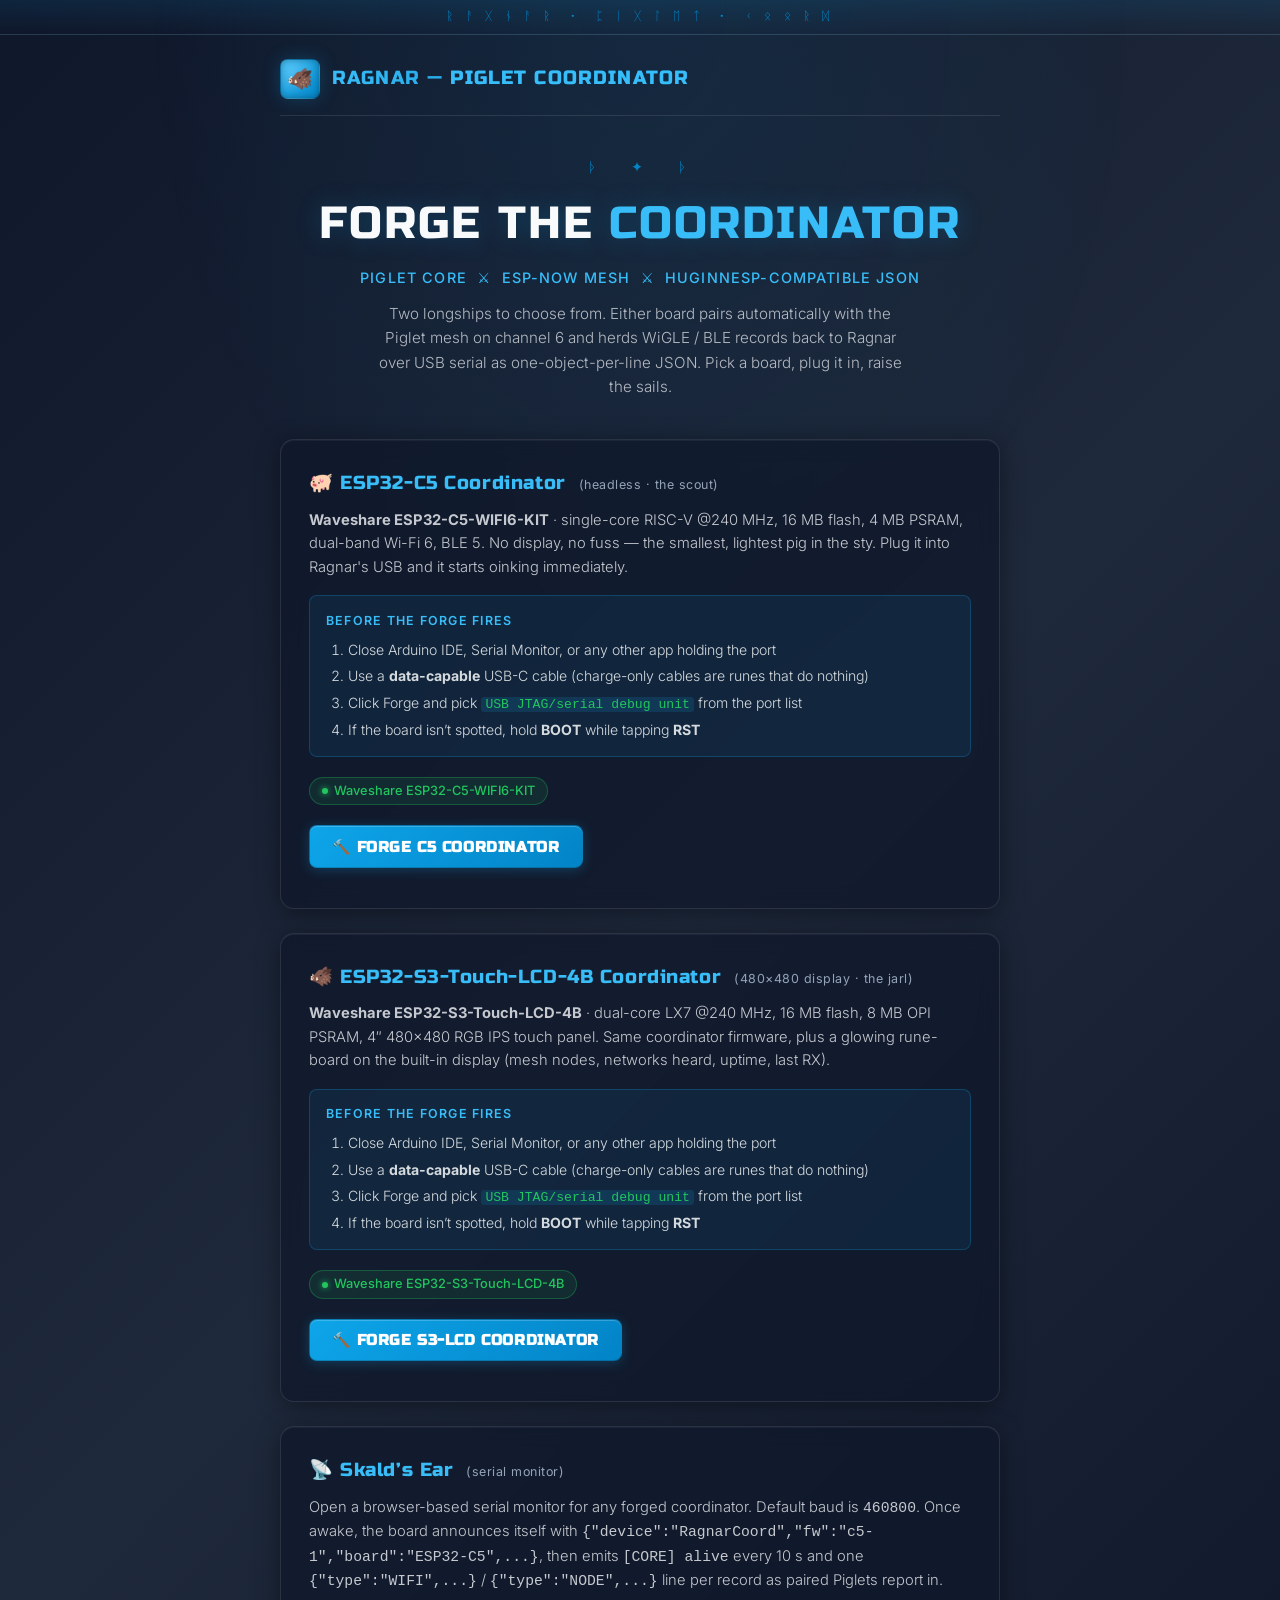
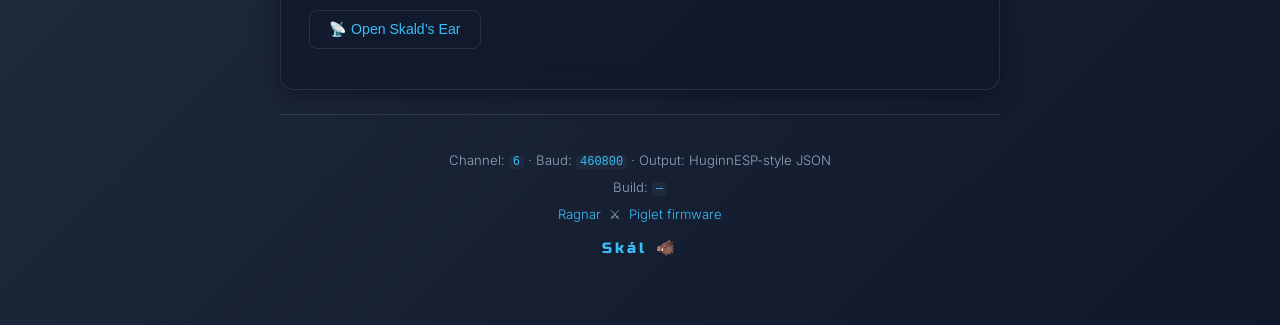
==== commit 1d00b9a3: "web" ====
--- a/espnow_bridge_firmware/flasher/index.html
+++ b/espnow_bridge_firmware/flasher/index.html
@@ -8,7 +8,7 @@
     <link rel="preconnect" href="https://fonts.googleapis.com" />
     <link rel="preconnect" href="https://fonts.gstatic.com" crossorigin />
     <link href="https://fonts.googleapis.com/css2?family=Russo+One&family=Inter:wght@300;400;500;600&display=swap" rel="stylesheet" />
-    <link rel="stylesheet" href="css/style.css?v=viking1" />
+    <link rel="stylesheet" href="css/style.css?v=ragnarblue1" />
   </head>
   <body>
     <div class="rune-strip" aria-hidden="true">
